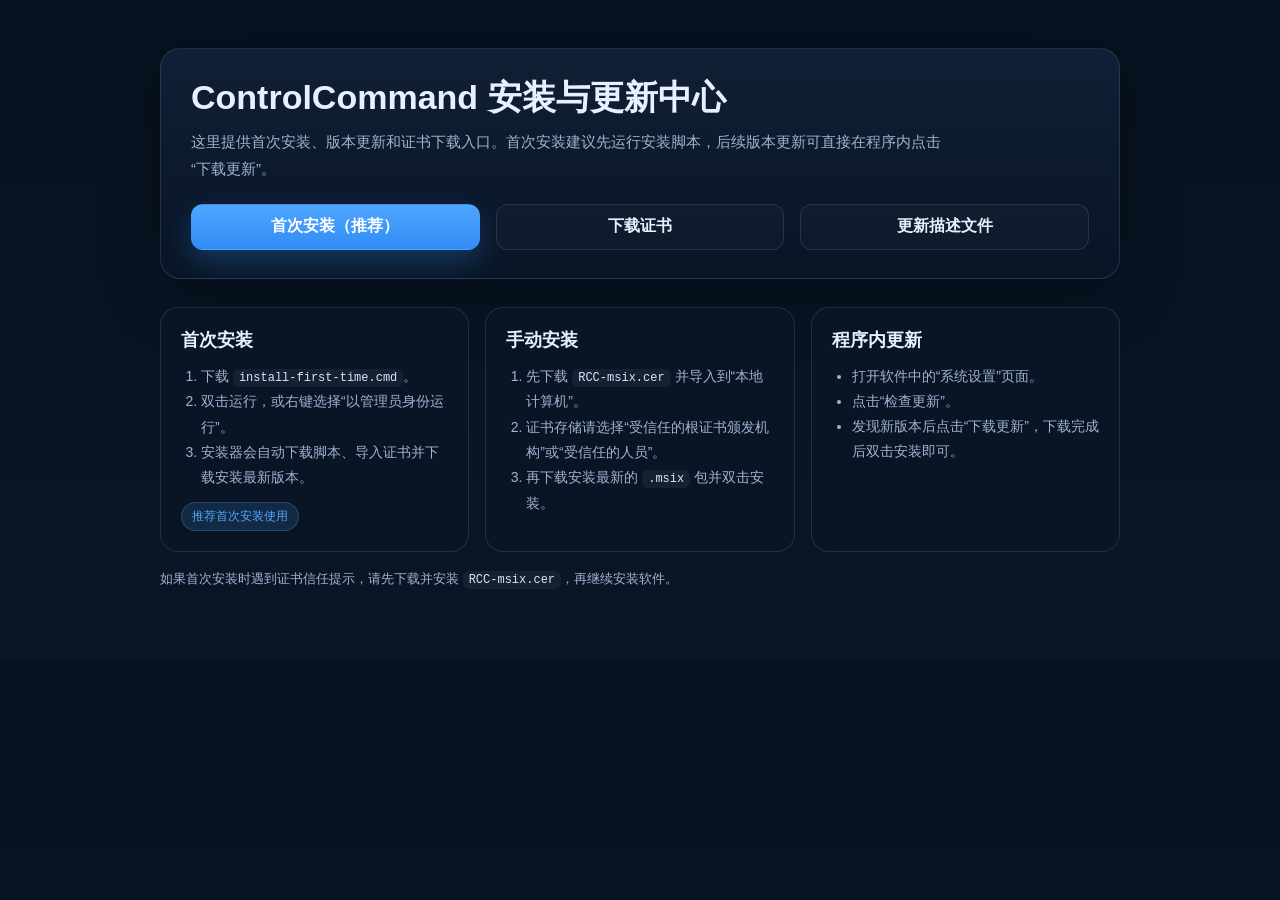
==== docs/index.html @ 72faa2d9 "Publish MSIX 2.0.9" ====
<!doctype html>
<html lang="zh-CN">
<head>
  <meta charset="utf-8" />
  <meta name="viewport" content="width=device-width, initial-scale=1" />
  <title>RCC / ControlCommand</title>
  <style>
    :root {
      color-scheme: dark;
      --bg: #07111f;
      --card: #0b1a2b;
      --card-border: rgba(120, 164, 220, 0.18);
      --text: #e8f0ff;
      --muted: #9fb3d1;
      --primary: #53a7ff;
      --primary-soft: rgba(83, 167, 255, 0.14);
      --success: #36d399;
    }

    * { box-sizing: border-box; }

    body {
      margin: 0;
      font-family: "Segoe UI", "Microsoft YaHei", sans-serif;
      background: linear-gradient(180deg, #07111f 0%, #0a1626 100%);
      color: var(--text);
    }

    .container {
      width: min(960px, calc(100% - 32px));
      margin: 0 auto;
      padding: 48px 0 72px;
    }

    .hero {
      padding: 28px 30px;
      border: 1px solid var(--card-border);
      border-radius: 20px;
      background: linear-gradient(180deg, rgba(17, 33, 55, 0.95), rgba(10, 22, 38, 0.96));
      box-shadow: 0 20px 60px rgba(0, 0, 0, 0.28);
    }

    h1, h2 { margin: 0; }

    h1 {
      font-size: 34px;
      line-height: 1.2;
      margin-bottom: 10px;
    }

    .subtitle {
      color: var(--muted);
      font-size: 15px;
      line-height: 1.8;
      max-width: 760px;
    }

    .actions, .cards {
      display: grid;
      gap: 16px;
      margin-top: 22px;
    }

    .actions {
      grid-template-columns: repeat(auto-fit, minmax(220px, 1fr));
    }

    .btn {
      display: inline-flex;
      align-items: center;
      justify-content: center;
      min-height: 46px;
      padding: 0 18px;
      border-radius: 12px;
      border: 1px solid transparent;
      font-weight: 600;
      text-decoration: none;
      transition: 0.2s ease;
    }

    .btn-primary {
      background: linear-gradient(180deg, #4fa5ff, #318df6);
      color: white;
      box-shadow: 0 12px 28px rgba(49, 141, 246, 0.28);
    }

    .btn-secondary {
      color: var(--text);
      background: rgba(255, 255, 255, 0.02);
      border-color: var(--card-border);
    }

    .cards {
      grid-template-columns: repeat(auto-fit, minmax(260px, 1fr));
      margin-top: 28px;
    }

    .card {
      padding: 20px;
      border-radius: 18px;
      border: 1px solid var(--card-border);
      background: rgba(10, 22, 38, 0.86);
    }

    .card h2 {
      font-size: 18px;
      margin-bottom: 12px;
    }

    .card p, .card li {
      color: var(--muted);
      font-size: 14px;
      line-height: 1.8;
    }

    .card ol, .card ul {
      margin: 0;
      padding-left: 20px;
    }

    .pill {
      display: inline-flex;
      align-items: center;
      gap: 6px;
      padding: 5px 10px;
      margin-top: 12px;
      border-radius: 999px;
      background: var(--primary-soft);
      color: var(--primary);
      font-size: 12px;
      border: 1px solid rgba(83, 167, 255, 0.26);
    }

    code {
      padding: 2px 6px;
      border-radius: 6px;
      background: rgba(255, 255, 255, 0.05);
      color: #d7e6ff;
      font-family: Consolas, "Courier New", monospace;
      font-size: 12px;
    }

    .footer {
      margin-top: 18px;
      color: var(--muted);
      font-size: 13px;
    }
  </style>
</head>
<body>
  <div class="container">
    <section class="hero">
      <h1>ControlCommand 安装与更新中心</h1>
      <div class="subtitle">
        这里提供首次安装、版本更新和证书下载入口。首次安装建议先运行安装脚本，后续版本更新可直接在程序内点击“下载更新”。
      </div>

      <div class="actions">
        <a class="btn btn-primary" href="./updates/install-first-time.cmd">首次安装（推荐）</a>
        <a class="btn btn-secondary" href="./updates/RCC-msix.cer">下载证书</a>
        <a class="btn btn-secondary" href="./updates/ControlCommand.appinstaller">更新描述文件</a>
      </div>
    </section>

    <section class="cards">
      <article class="card">
        <h2>首次安装</h2>
        <ol>
          <li>下载 <code>install-first-time.cmd</code>。</li>
          <li>双击运行，或右键选择“以管理员身份运行”。</li>
          <li>安装器会自动下载脚本、导入证书并下载安装最新版本。</li>
        </ol>
        <div class="pill">推荐首次安装使用</div>
      </article>

      <article class="card">
        <h2>手动安装</h2>
        <ol>
          <li>先下载 <code>RCC-msix.cer</code> 并导入到“本地计算机”。</li>
          <li>证书存储请选择“受信任的根证书颁发机构”或“受信任的人员”。</li>
          <li>再下载安装最新的 <code>.msix</code> 包并双击安装。</li>
        </ol>
      </article>

      <article class="card">
        <h2>程序内更新</h2>
        <ul>
          <li>打开软件中的“系统设置”页面。</li>
          <li>点击“检查更新”。</li>
          <li>发现新版本后点击“下载更新”，下载完成后双击安装即可。</li>
        </ul>
      </article>
    </section>

    <div class="footer">
      如果首次安装时遇到证书信任提示，请先下载并安装 <code>RCC-msix.cer</code>，再继续安装软件。
    </div>
  </div>
</body>
</html>
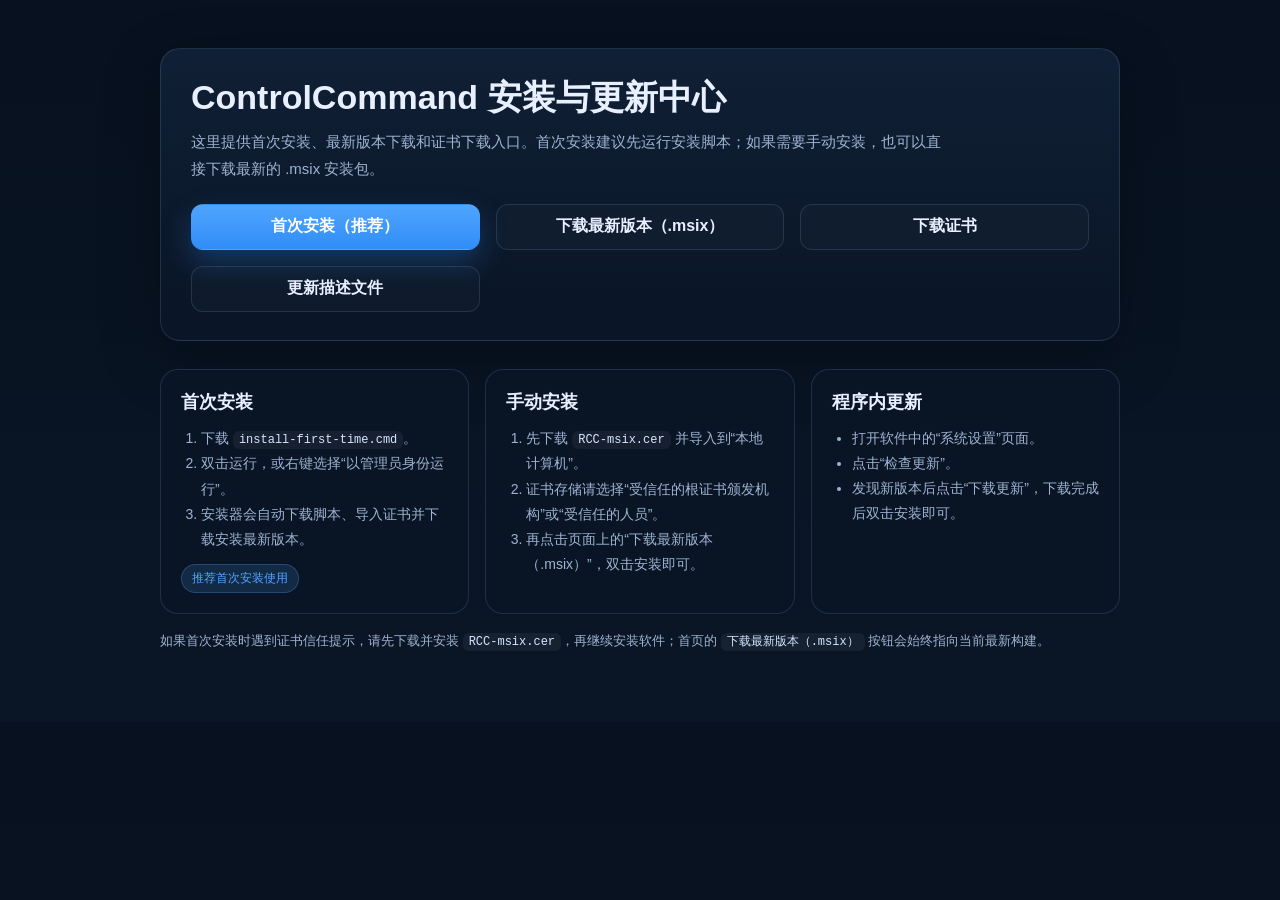
==== commit 092884ea: "Publish MSIX 2.1.1" ====
--- a/docs/index.html
+++ b/docs/index.html
@@ -152,11 +152,12 @@
     <section class="hero">
       <h1>ControlCommand 安装与更新中心</h1>
       <div class="subtitle">
-        这里提供首次安装、版本更新和证书下载入口。首次安装建议先运行安装脚本，后续版本更新可直接在程序内点击“下载更新”。
+        这里提供首次安装、最新版本下载和证书下载入口。首次安装建议先运行安装脚本；如果需要手动安装，也可以直接下载最新的 .msix 安装包。
       </div>
 
       <div class="actions">
         <a class="btn btn-primary" href="./updates/install-first-time.cmd">首次安装（推荐）</a>
+        <a class="btn btn-secondary" href="./updates/ControlCommand_latest_x64.msix">下载最新版本（.msix）</a>
         <a class="btn btn-secondary" href="./updates/RCC-msix.cer">下载证书</a>
         <a class="btn btn-secondary" href="./updates/ControlCommand.appinstaller">更新描述文件</a>
       </div>
@@ -178,7 +179,7 @@
         <ol>
           <li>先下载 <code>RCC-msix.cer</code> 并导入到“本地计算机”。</li>
           <li>证书存储请选择“受信任的根证书颁发机构”或“受信任的人员”。</li>
-          <li>再下载安装最新的 <code>.msix</code> 包并双击安装。</li>
+          <li>再点击页面上的“下载最新版本（.msix）”，双击安装即可。</li>
         </ol>
       </article>
 
@@ -193,7 +194,7 @@
     </section>
 
     <div class="footer">
-      如果首次安装时遇到证书信任提示，请先下载并安装 <code>RCC-msix.cer</code>，再继续安装软件。
+      如果首次安装时遇到证书信任提示，请先下载并安装 <code>RCC-msix.cer</code>，再继续安装软件；首页的 <code>下载最新版本（.msix）</code> 按钮会始终指向当前最新构建。
     </div>
   </div>
 </body>
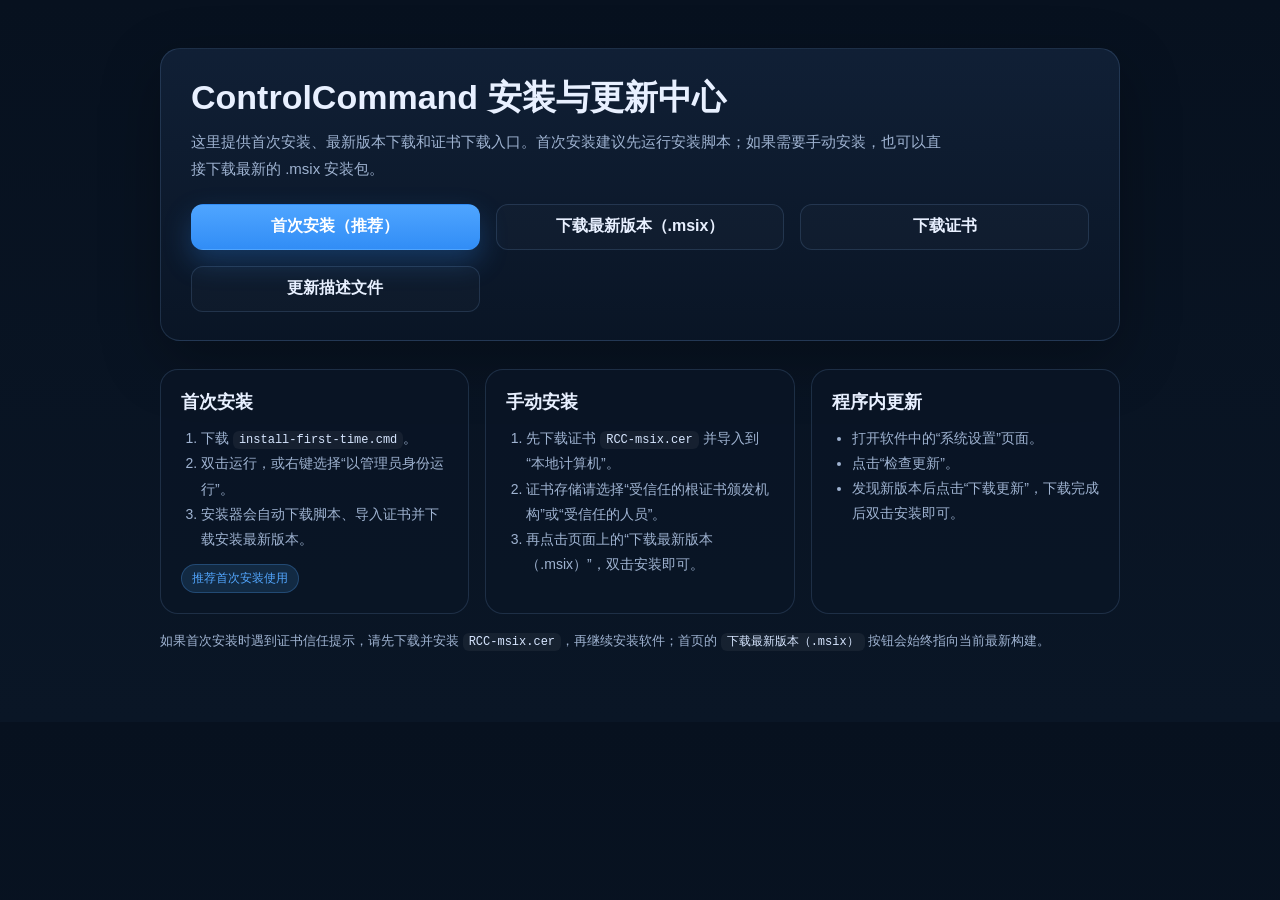
==== commit 59d8c980: "Publish MSIX 2.1.2" ====
--- a/docs/index.html
+++ b/docs/index.html
@@ -177,7 +177,7 @@
       <article class="card">
         <h2>手动安装</h2>
         <ol>
-          <li>先下载 <code>RCC-msix.cer</code> 并导入到“本地计算机”。</li>
+          <li>先下载证书 <code>RCC-msix.cer</code> 并导入到“本地计算机”。</li>
           <li>证书存储请选择“受信任的根证书颁发机构”或“受信任的人员”。</li>
           <li>再点击页面上的“下载最新版本（.msix）”，双击安装即可。</li>
         </ol>
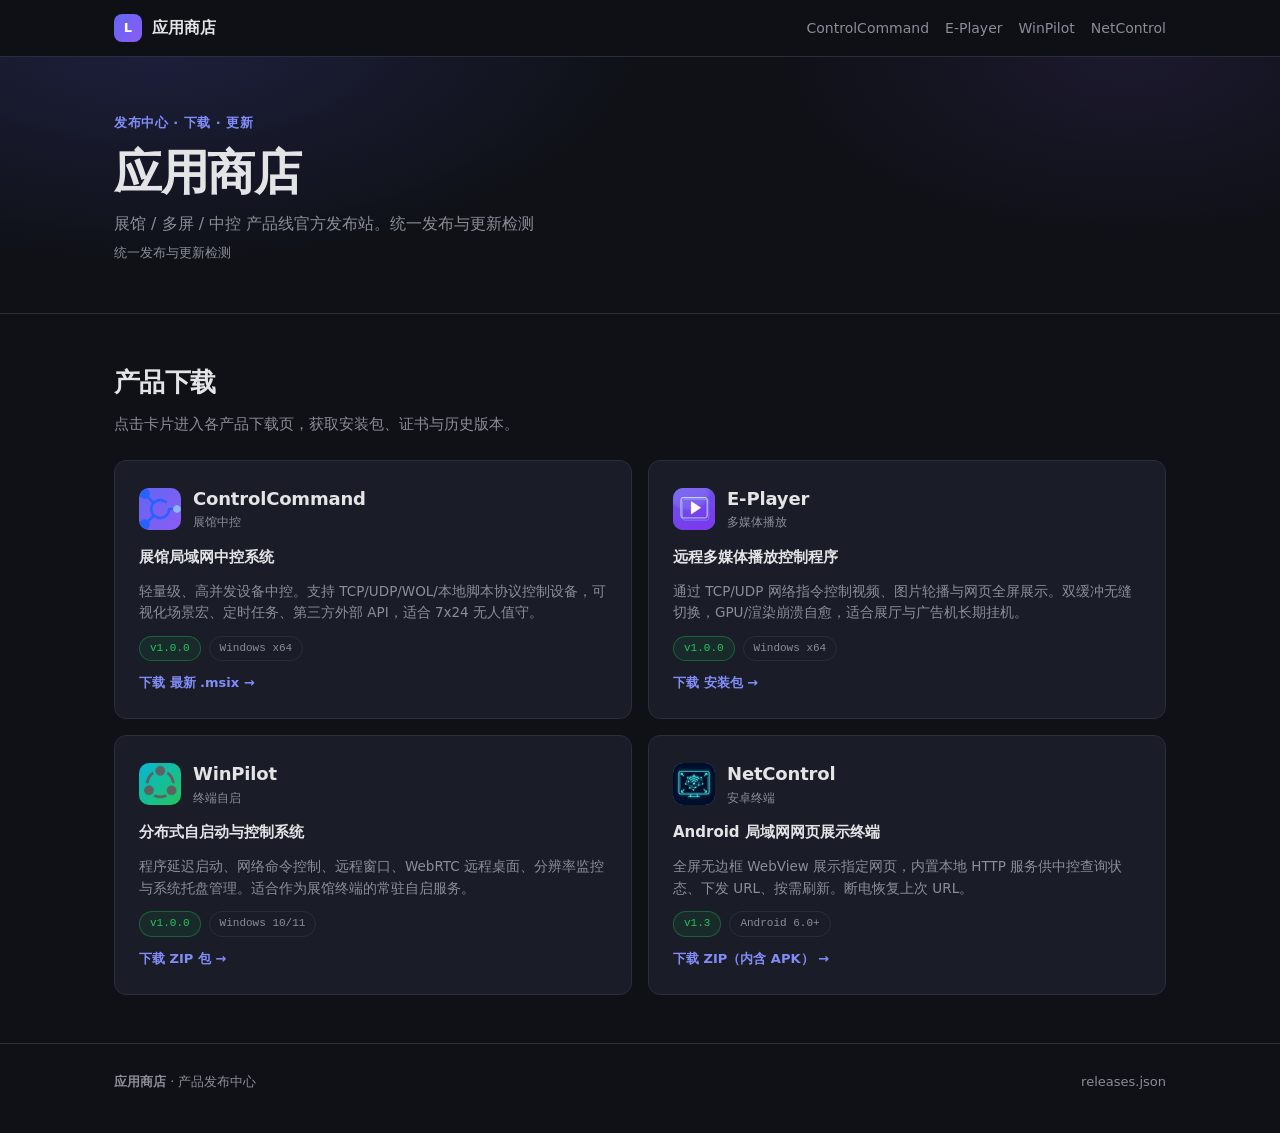
==== commit 844c349e: "Turn site into multi-product app store" ====
--- a/docs/index.html
+++ b/docs/index.html
@@ -1,201 +1,58 @@
-<!doctype html>
+<!DOCTYPE html>
 <html lang="zh-CN">
 <head>
-  <meta charset="utf-8" />
-  <meta name="viewport" content="width=device-width, initial-scale=1" />
-  <title>RCC / ControlCommand</title>
-  <style>
-    :root {
-      color-scheme: dark;
-      --bg: #07111f;
-      --card: #0b1a2b;
-      --card-border: rgba(120, 164, 220, 0.18);
-      --text: #e8f0ff;
-      --muted: #9fb3d1;
-      --primary: #53a7ff;
-      --primary-soft: rgba(83, 167, 255, 0.14);
-      --success: #36d399;
-    }
-
-    * { box-sizing: border-box; }
-
-    body {
-      margin: 0;
-      font-family: "Segoe UI", "Microsoft YaHei", sans-serif;
-      background: linear-gradient(180deg, #07111f 0%, #0a1626 100%);
-      color: var(--text);
-    }
-
-    .container {
-      width: min(960px, calc(100% - 32px));
-      margin: 0 auto;
-      padding: 48px 0 72px;
-    }
-
-    .hero {
-      padding: 28px 30px;
-      border: 1px solid var(--card-border);
-      border-radius: 20px;
-      background: linear-gradient(180deg, rgba(17, 33, 55, 0.95), rgba(10, 22, 38, 0.96));
-      box-shadow: 0 20px 60px rgba(0, 0, 0, 0.28);
-    }
-
-    h1, h2 { margin: 0; }
-
-    h1 {
-      font-size: 34px;
-      line-height: 1.2;
-      margin-bottom: 10px;
-    }
-
-    .subtitle {
-      color: var(--muted);
-      font-size: 15px;
-      line-height: 1.8;
-      max-width: 760px;
-    }
-
-    .actions, .cards {
-      display: grid;
-      gap: 16px;
-      margin-top: 22px;
-    }
-
-    .actions {
-      grid-template-columns: repeat(auto-fit, minmax(220px, 1fr));
-    }
-
-    .btn {
-      display: inline-flex;
-      align-items: center;
-      justify-content: center;
-      min-height: 46px;
-      padding: 0 18px;
-      border-radius: 12px;
-      border: 1px solid transparent;
-      font-weight: 600;
-      text-decoration: none;
-      transition: 0.2s ease;
-    }
-
-    .btn-primary {
-      background: linear-gradient(180deg, #4fa5ff, #318df6);
-      color: white;
-      box-shadow: 0 12px 28px rgba(49, 141, 246, 0.28);
-    }
-
-    .btn-secondary {
-      color: var(--text);
-      background: rgba(255, 255, 255, 0.02);
-      border-color: var(--card-border);
-    }
-
-    .cards {
-      grid-template-columns: repeat(auto-fit, minmax(260px, 1fr));
-      margin-top: 28px;
-    }
-
-    .card {
-      padding: 20px;
-      border-radius: 18px;
-      border: 1px solid var(--card-border);
-      background: rgba(10, 22, 38, 0.86);
-    }
-
-    .card h2 {
-      font-size: 18px;
-      margin-bottom: 12px;
-    }
-
-    .card p, .card li {
-      color: var(--muted);
-      font-size: 14px;
-      line-height: 1.8;
-    }
-
-    .card ol, .card ul {
-      margin: 0;
-      padding-left: 20px;
-    }
-
-    .pill {
-      display: inline-flex;
-      align-items: center;
-      gap: 6px;
-      padding: 5px 10px;
-      margin-top: 12px;
-      border-radius: 999px;
-      background: var(--primary-soft);
-      color: var(--primary);
-      font-size: 12px;
-      border: 1px solid rgba(83, 167, 255, 0.26);
-    }
-
-    code {
-      padding: 2px 6px;
-      border-radius: 6px;
-      background: rgba(255, 255, 255, 0.05);
-      color: #d7e6ff;
-      font-family: Consolas, "Courier New", monospace;
-      font-size: 12px;
-    }
-
-    .footer {
-      margin-top: 18px;
-      color: var(--muted);
-      font-size: 13px;
-    }
-  </style>
+  <meta charset="UTF-8" />
+  <meta name="viewport" content="width=device-width, initial-scale=1.0" />
+  <title>应用商店 · 产品发布中心</title>
+  <meta name="description" content="ControlCommand、E-Player、WinPilot、NetControl 官方下载与版本发布。" />
+  <link rel="stylesheet" href="styles.css" />
 </head>
 <body>
-  <div class="container">
+  <header class="header">
+    <div class="header-inner">
+      <a class="brand" href="index.html">
+        <span class="brand-mark">L</span>
+        <span>应用商店</span>
+      </a>
+      <nav class="nav">
+        <a href="controlcommand.html">ControlCommand</a>
+        <a href="e-player.html">E-Player</a>
+        <a href="winpilot.html">WinPilot</a>
+        <a href="netcontrol.html">NetControl</a>
+      </nav>
+    </div>
+  </header>
+
+  <main>
     <section class="hero">
-      <h1>ControlCommand 安装与更新中心</h1>
-      <div class="subtitle">
-        这里提供首次安装、最新版本下载和证书下载入口。首次安装建议先运行安装脚本；如果需要手动安装，也可以直接下载最新的 .msix 安装包。
-      </div>
-
-      <div class="actions">
-        <a class="btn btn-primary" href="./updates/install-first-time.cmd">首次安装（推荐）</a>
-        <a class="btn btn-secondary" href="./updates/ControlCommand_latest_x64.msix">下载最新版本（.msix）</a>
-        <a class="btn btn-secondary" href="./updates/RCC-msix.cer">下载证书</a>
-        <a class="btn btn-secondary" href="./updates/ControlCommand.appinstaller">更新描述文件</a>
+      <div class="hero-inner">
+        <p class="eyebrow">发布中心 · 下载 · 更新</p>
+        <h1>应用商店</h1>
+        <p class="tagline">展馆 / 多屏 / 中控 产品线官方发布站。统一发布与更新检测</p>
+        <p class="tagline" id="hero-meta" style="margin-top:8px;font-family:var(--mono);font-size:13px;"></p>
       </div>
     </section>
 
-    <section class="cards">
-      <article class="card">
-        <h2>首次安装</h2>
-        <ol>
-          <li>下载 <code>install-first-time.cmd</code>。</li>
-          <li>双击运行，或右键选择“以管理员身份运行”。</li>
-          <li>安装器会自动下载脚本、导入证书并下载安装最新版本。</li>
-        </ol>
-        <div class="pill">推荐首次安装使用</div>
-      </article>
+    <section class="section" id="products">
+      <div class="section-inner">
+        <div class="section-head">
+          <h2>产品下载</h2>
+          <p>点击卡片进入各产品下载页，获取安装包、证书与历史版本。</p>
+        </div>
+        <div class="product-grid" id="product-grid"></div>
+      </div>
+    </section>
+  </main>
 
-      <article class="card">
-        <h2>手动安装</h2>
-        <ol>
-          <li>先下载证书 <code>RCC-msix.cer</code> 并导入到“本地计算机”。</li>
-          <li>证书存储请选择“受信任的根证书颁发机构”或“受信任的人员”。</li>
-          <li>再点击页面上的“下载最新版本（.msix）”，双击安装即可。</li>
-        </ol>
-      </article>
+  <footer class="footer">
+    <div class="footer-inner">
+      <div><strong>应用商店</strong><span class="dim"> · 产品发布中心</span></div>
+      <div class="footer-links">
+        <a href="releases.json">releases.json</a>
+      </div>
+    </div>
+  </footer>
 
-      <article class="card">
-        <h2>程序内更新</h2>
-        <ul>
-          <li>打开软件中的“系统设置”页面。</li>
-          <li>点击“检查更新”。</li>
-          <li>发现新版本后点击“下载更新”，下载完成后双击安装即可。</li>
-        </ul>
-      </article>
-    </section>
-
-    <div class="footer">
-      如果首次安装时遇到证书信任提示，请先下载并安装 <code>RCC-msix.cer</code>，再继续安装软件；首页的 <code>下载最新版本（.msix）</code> 按钮会始终指向当前最新构建。
-    </div>
-  </div>
+  <script src="app.js"></script>
 </body>
 </html>
--- a/docs/styles.css
+++ b/docs/styles.css
@@ -0,0 +1,574 @@
+:root {
+  --bg: #0f1117;
+  --bg-elev: #12151e;
+  --card: #1a1d27;
+  --border: #2a2d3a;
+  --text: #e4e4e7;
+  --text-dim: #8b8d97;
+  --accent: #6366f1;
+  --accent-hover: #818cf8;
+  --accent-soft: rgba(99, 102, 241, 0.14);
+  --success: #22c55e;
+  --warn: #f59e0b;
+  --radius: 12px;
+  --mono: "SF Mono", "Cascadia Code", Consolas, "JetBrains Mono", monospace;
+  --sans: -apple-system, BlinkMacSystemFont, "Segoe UI", "PingFang SC", "Microsoft YaHei", system-ui, sans-serif;
+  --product-a: #6366f1;
+  --product-b: #8b5cf6;
+  --product-c: #06b6d4;
+  --product-d: #22c55e;
+}
+
+* { margin: 0; padding: 0; box-sizing: border-box; }
+html { scroll-behavior: smooth; }
+
+body {
+  font-family: var(--sans);
+  background: var(--bg);
+  color: var(--text);
+  min-height: 100vh;
+  line-height: 1.6;
+}
+
+a { color: var(--accent-hover); text-decoration: none; }
+a:hover { text-decoration: underline; }
+
+code {
+  font-family: var(--mono);
+  font-size: 0.92em;
+  background: var(--bg-elev);
+  border: 1px solid var(--border);
+  border-radius: 4px;
+  padding: 1px 6px;
+}
+
+/* Header */
+.header {
+  position: sticky;
+  top: 0;
+  z-index: 20;
+  backdrop-filter: blur(12px);
+  background: rgba(15, 17, 23, 0.85);
+  border-bottom: 1px solid var(--border);
+}
+
+.header-inner {
+  max-width: 1100px;
+  margin: 0 auto;
+  padding: 14px 24px;
+  display: flex;
+  align-items: center;
+  gap: 20px;
+}
+
+.brand {
+  display: flex;
+  align-items: center;
+  gap: 10px;
+  color: var(--text);
+  text-decoration: none;
+  font-weight: 600;
+}
+.brand:hover { text-decoration: none; }
+
+.brand-mark {
+  width: 28px;
+  height: 28px;
+  border-radius: 8px;
+  background: linear-gradient(135deg, var(--accent), var(--product-b));
+  color: #fff;
+  display: grid;
+  place-items: center;
+  font-size: 13px;
+  font-weight: 700;
+}
+
+.nav {
+  margin-left: auto;
+  display: flex;
+  gap: 16px;
+  align-items: center;
+  font-size: 14px;
+  flex-wrap: wrap;
+}
+
+.nav a {
+  color: var(--text-dim);
+  text-decoration: none;
+}
+.nav a:hover, .nav a.active { color: var(--text); text-decoration: none; }
+
+.nav-ext {
+  border: 1px solid var(--border);
+  border-radius: 999px;
+  padding: 6px 14px;
+  color: var(--text) !important;
+}
+.nav-ext:hover {
+  border-color: var(--accent);
+  background: var(--accent-soft);
+}
+
+/* Hero */
+.hero {
+  border-bottom: 1px solid var(--border);
+  background:
+    radial-gradient(900px 420px at 12% -10%, rgba(99, 102, 241, 0.18), transparent 55%),
+    radial-gradient(700px 360px at 88% 0%, rgba(139, 92, 246, 0.10), transparent 50%),
+    var(--bg);
+}
+
+.eyebrow {
+  color: var(--accent-hover);
+  font-size: 13px;
+  font-weight: 600;
+  letter-spacing: 0.04em;
+  text-transform: uppercase;
+  margin-bottom: 12px;
+}
+
+.hero h1 {
+  font-size: clamp(34px, 5vw, 48px);
+  line-height: 1.1;
+  letter-spacing: -0.03em;
+  margin-bottom: 12px;
+}
+
+.tagline {
+  color: var(--text-dim);
+  font-size: 16px;
+  max-width: 40em;
+}
+
+/* Sections */
+.section { padding: 48px 0; }
+.section.muted {
+  background: var(--bg-elev);
+  border-top: 1px solid var(--border);
+  border-bottom: 1px solid var(--border);
+}
+
+.section-inner {
+  max-width: 1100px;
+  margin: 0 auto;
+  padding: 0 24px;
+}
+
+.hero-inner {
+  max-width: 1100px;
+  margin: 0 auto;
+  padding: 56px 24px 48px;
+}
+
+.section-head { margin-bottom: 24px; }
+.section-head h2 {
+  font-size: 26px;
+  letter-spacing: -0.02em;
+  margin-bottom: 8px;
+}
+.section-head p { color: var(--text-dim); font-size: 15px; }
+
+/* Product grid */
+.product-grid {
+  display: grid;
+  grid-template-columns: repeat(2, 1fr);
+  gap: 16px;
+}
+
+.product-card {
+  background: var(--card);
+  border: 1px solid var(--border);
+  border-radius: var(--radius);
+  padding: 24px;
+  display: flex;
+  flex-direction: column;
+  gap: 12px;
+  transition: border-color 0.15s, transform 0.15s;
+  text-decoration: none;
+  color: inherit;
+}
+
+.product-card:hover {
+  text-decoration: none;
+  border-color: rgba(99, 102, 241, 0.5);
+  transform: translateY(-2px);
+}
+
+.product-card-top {
+  display: flex;
+  align-items: center;
+  gap: 12px;
+}
+
+.product-icon {
+  width: 42px;
+  height: 42px;
+  border-radius: 10px;
+  display: grid;
+  place-items: center;
+  font-weight: 800;
+  color: #fff;
+  font-size: 15px;
+  flex-shrink: 0;
+}
+
+.product-icon.controlcommand { background: linear-gradient(135deg, var(--product-a), var(--product-b)); }
+.product-icon.e-player { background: linear-gradient(135deg, var(--product-a), var(--product-c)); }
+.product-icon.winpilot { background: linear-gradient(135deg, var(--product-c), var(--product-d)); }
+.product-icon.netcontrol { background: linear-gradient(135deg, var(--product-d), var(--product-a)); }
+
+.product-name {
+  font-size: 18px;
+  font-weight: 700;
+  letter-spacing: -0.01em;
+}
+
+.product-cat {
+  font-size: 12px;
+  color: var(--text-dim);
+}
+
+.product-tagline {
+  font-size: 15px;
+  font-weight: 600;
+}
+
+.product-desc {
+  color: var(--text-dim);
+  font-size: 13.5px;
+  flex: 1;
+}
+
+.product-meta {
+  display: flex;
+  flex-wrap: wrap;
+  gap: 8px;
+  align-items: center;
+}
+
+.pill {
+  font-size: 11px;
+  font-family: var(--mono);
+  border: 1px solid var(--border);
+  border-radius: 999px;
+  padding: 3px 10px;
+  color: var(--text-dim);
+}
+
+.pill.ok {
+  color: var(--success);
+  border-color: rgba(34, 197, 94, 0.35);
+  background: rgba(34, 197, 94, 0.08);
+}
+
+.product-cta {
+  color: var(--accent-hover);
+  font-size: 13px;
+  font-weight: 600;
+}
+
+/* Buttons */
+.btn {
+  display: inline-flex;
+  align-items: center;
+  gap: 8px;
+  border-radius: 8px;
+  padding: 11px 16px;
+  font-size: 14px;
+  font-weight: 600;
+  border: 1px solid transparent;
+  cursor: pointer;
+  transition: all 0.15s;
+  text-decoration: none;
+  color: inherit;
+}
+.btn:hover { text-decoration: none; }
+
+.btn-primary { background: var(--accent); color: #fff; }
+.btn-primary:hover { background: var(--accent-hover); }
+
+.btn-ghost {
+  background: transparent;
+  border-color: var(--border);
+  color: var(--text);
+}
+.btn-ghost:hover {
+  border-color: var(--accent);
+  background: var(--accent-soft);
+}
+
+.btn .chip {
+  font-family: var(--mono);
+  font-size: 11px;
+  font-weight: 500;
+  opacity: 0.85;
+  background: rgba(255, 255, 255, 0.12);
+  border-radius: 4px;
+  padding: 2px 6px;
+}
+.btn-ghost .chip {
+  background: var(--bg-elev);
+  color: var(--text-dim);
+}
+
+.hero-actions {
+  display: flex;
+  flex-wrap: wrap;
+  gap: 12px;
+  margin-top: 22px;
+}
+
+/* Product detail */
+.detail-hero {
+  display: grid;
+  grid-template-columns: minmax(0, 1.35fr) minmax(260px, 0.75fr);
+  gap: 28px;
+  align-items: start;
+}
+
+.hero-inner .detail-hero {
+  width: 100%;
+}
+
+.hero-copy { min-width: 0; }
+
+.side-card {
+  background: var(--card);
+  border: 1px solid var(--border);
+  border-radius: var(--radius);
+  padding: 20px;
+  min-width: 0;
+}
+
+.release-card {
+  background: var(--card);
+  border: 1px solid var(--border);
+  border-radius: var(--radius);
+  padding: 24px;
+}
+
+.release-card.latest {
+  border-color: rgba(99, 102, 241, 0.55);
+  box-shadow: 0 0 0 1px rgba(99, 102, 241, 0.12), 0 18px 50px rgba(99, 102, 241, 0.12);
+  background: linear-gradient(180deg, rgba(99, 102, 241, 0.08), transparent 42%), var(--card);
+}
+
+.release-top {
+  display: flex;
+  flex-wrap: wrap;
+  align-items: center;
+  gap: 12px;
+  margin-bottom: 10px;
+}
+
+.release-version {
+  font-family: var(--mono);
+  font-size: 24px;
+  font-weight: 600;
+  letter-spacing: -0.02em;
+}
+
+.badge {
+  font-size: 11px;
+  font-weight: 700;
+  letter-spacing: 0.04em;
+  text-transform: uppercase;
+  border-radius: 999px;
+  padding: 4px 10px;
+}
+.badge-latest { background: var(--accent); color: #fff; }
+.badge-stable {
+  background: rgba(34, 197, 94, 0.14);
+  color: var(--success);
+  border: 1px solid rgba(34, 197, 94, 0.3);
+}
+
+.release-date {
+  margin-left: auto;
+  color: var(--text-dim);
+  font-family: var(--mono);
+  font-size: 13px;
+}
+
+.notes {
+  margin: 12px 0 18px;
+  padding-left: 18px;
+  color: var(--text-dim);
+  font-size: 14px;
+}
+.notes li { margin-bottom: 6px; }
+
+.feature-list {
+  list-style: none;
+  display: grid;
+  gap: 8px;
+}
+.feature-list li {
+  color: var(--text-dim);
+  font-size: 14px;
+  padding-left: 18px;
+  position: relative;
+}
+.feature-list li::before {
+  content: "▸";
+  position: absolute;
+  left: 0;
+  color: var(--accent-hover);
+}
+
+.file-list { display: grid; gap: 10px; }
+
+.file-row {
+  display: flex;
+  align-items: center;
+  gap: 12px;
+  background: var(--bg);
+  border: 1px solid var(--border);
+  border-radius: 10px;
+  padding: 12px 14px;
+}
+
+.file-info { min-width: 0; flex: 1; }
+
+.file-name {
+  font-family: var(--mono);
+  font-size: 13px;
+  white-space: nowrap;
+  overflow: hidden;
+  text-overflow: ellipsis;
+}
+
+.file-meta {
+  color: var(--text-dim);
+  font-size: 12px;
+  margin-top: 2px;
+}
+
+.file-dl { flex-shrink: 0; }
+
+.history-list { display: grid; gap: 12px; }
+
+.history-item {
+  background: var(--card);
+  border: 1px solid var(--border);
+  border-radius: var(--radius);
+  padding: 18px 20px;
+}
+
+.history-item summary {
+  list-style: none;
+  cursor: pointer;
+  display: flex;
+  align-items: center;
+  gap: 12px;
+}
+.history-item summary::-webkit-details-marker { display: none; }
+.history-item .release-version { font-size: 17px; }
+
+.chev {
+  margin-left: auto;
+  color: var(--text-dim);
+  transition: transform 0.15s;
+}
+.history-item[open] .chev { transform: rotate(180deg); }
+
+.history-body {
+  margin-top: 14px;
+  padding-top: 14px;
+  border-top: 1px solid var(--border);
+}
+
+.empty {
+  color: var(--text-dim);
+  text-align: center;
+  padding: 32px;
+  border: 1px dashed var(--border);
+  border-radius: var(--radius);
+}
+
+.side-card h3 {
+  font-size: 14px;
+  margin-bottom: 12px;
+  color: var(--text-dim);
+  text-transform: uppercase;
+  letter-spacing: 0.04em;
+}
+.side-card p, .side-card li {
+  color: var(--text-dim);
+  font-size: 13.5px;
+}
+.side-card ul {
+  padding-left: 16px;
+}
+.side-card a { word-break: break-all; }
+
+.kv {
+  display: grid;
+  gap: 8px;
+}
+.kv-row {
+  display: flex;
+  justify-content: space-between;
+  gap: 12px;
+  font-size: 13px;
+  border-bottom: 1px solid var(--border);
+  padding-bottom: 8px;
+}
+.kv-row:last-child { border-bottom: 0; padding-bottom: 0; }
+.kv-k { color: var(--text-dim); }
+.kv-v { font-family: var(--mono); text-align: right; }
+
+/* Footer */
+.footer {
+  border-top: 1px solid var(--border);
+  padding: 28px 0 40px;
+}
+.footer-inner {
+  max-width: 1100px;
+  margin: 0 auto;
+  padding: 0 24px;
+  display: flex;
+  justify-content: space-between;
+  gap: 16px;
+  flex-wrap: wrap;
+  color: var(--text-dim);
+  font-size: 13px;
+}
+.footer-links { display: flex; gap: 16px; flex-wrap: wrap; }
+.footer-links a { color: var(--text-dim); }
+.footer-links a:hover { color: var(--text); }
+
+.dim { color: var(--text-dim); font-weight: 400; }
+
+/* QR Download */
+.qr-download {
+  margin-top: 20px;
+  display: inline-flex;
+  flex-direction: column;
+  align-items: center;
+  gap: 8px;
+  padding: 16px;
+  background: var(--card);
+  border: 1px solid var(--border);
+  border-radius: var(--radius);
+}
+.qr-canvas {
+  border-radius: 8px;
+  image-rendering: pixelated;
+}
+.qr-label {
+  color: var(--text-dim);
+  font-size: 13px;
+  text-align: center;
+}
+
+@media (max-width: 860px) {
+  .product-grid { grid-template-columns: 1fr; }
+  .detail-hero { grid-template-columns: 1fr; }
+  .nav { gap: 10px; font-size: 13px; }
+  .file-row { flex-wrap: wrap; }
+  .file-dl { width: 100%; }
+  .file-dl .btn { width: 100%; justify-content: center; }
+  .hero-inner, .section-inner { padding-left: 16px; padding-right: 16px; }
+  .header-inner { padding-left: 16px; padding-right: 16px; }
+}
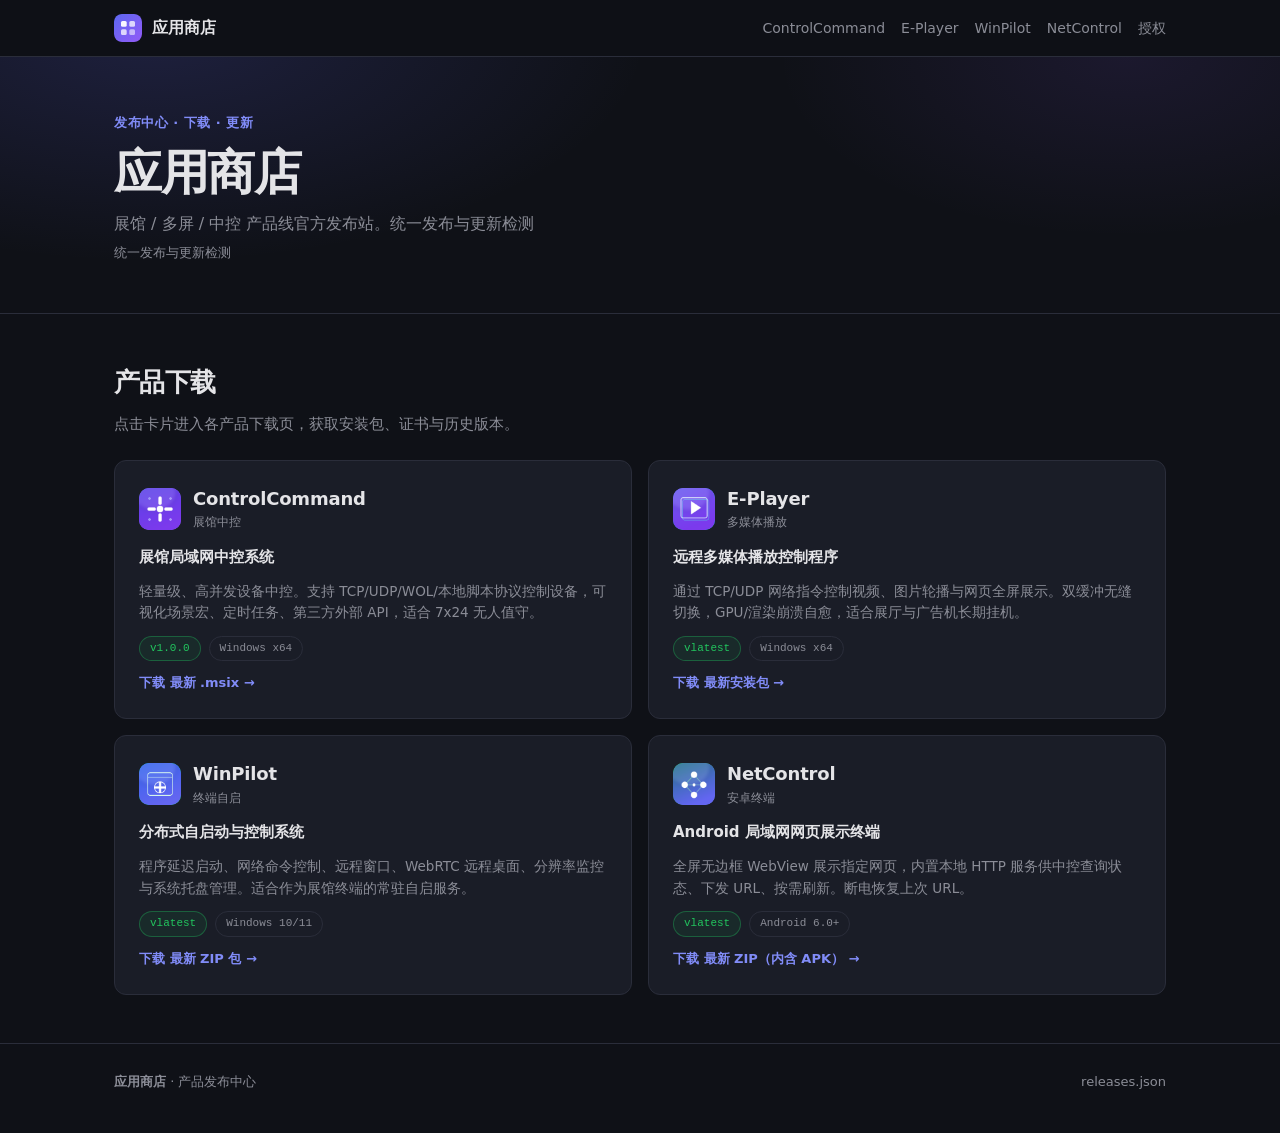
==== commit 08c791ee: "Add store favicon, license page, and nav entry" ====
--- a/docs/index.html
+++ b/docs/index.html
@@ -5,13 +5,14 @@
   <meta name="viewport" content="width=device-width, initial-scale=1.0" />
   <title>应用商店 · 产品发布中心</title>
   <meta name="description" content="ControlCommand、E-Player、WinPilot、NetControl 官方下载与版本发布。" />
+  <link rel="icon" href="logos/store.svg" type="image/svg+xml" />
   <link rel="stylesheet" href="styles.css" />
 </head>
 <body>
   <header class="header">
     <div class="header-inner">
       <a class="brand" href="index.html">
-        <span class="brand-mark">L</span>
+        <img class="brand-logo" src="logos/store.svg" alt="" width="28" height="28" />
         <span>应用商店</span>
       </a>
       <nav class="nav">
@@ -19,6 +20,7 @@
         <a href="e-player.html">E-Player</a>
         <a href="winpilot.html">WinPilot</a>
         <a href="netcontrol.html">NetControl</a>
+        <a href="license.html">授权</a>
       </nav>
     </div>
   </header>
--- a/docs/styles.css
+++ b/docs/styles.css
@@ -71,6 +71,7 @@
 }
 .brand:hover { text-decoration: none; }
 
+.brand-logo { width: 28px; height: 28px; border-radius: 8px; display: block; }
 .brand-mark {
   width: 28px;
   height: 28px;
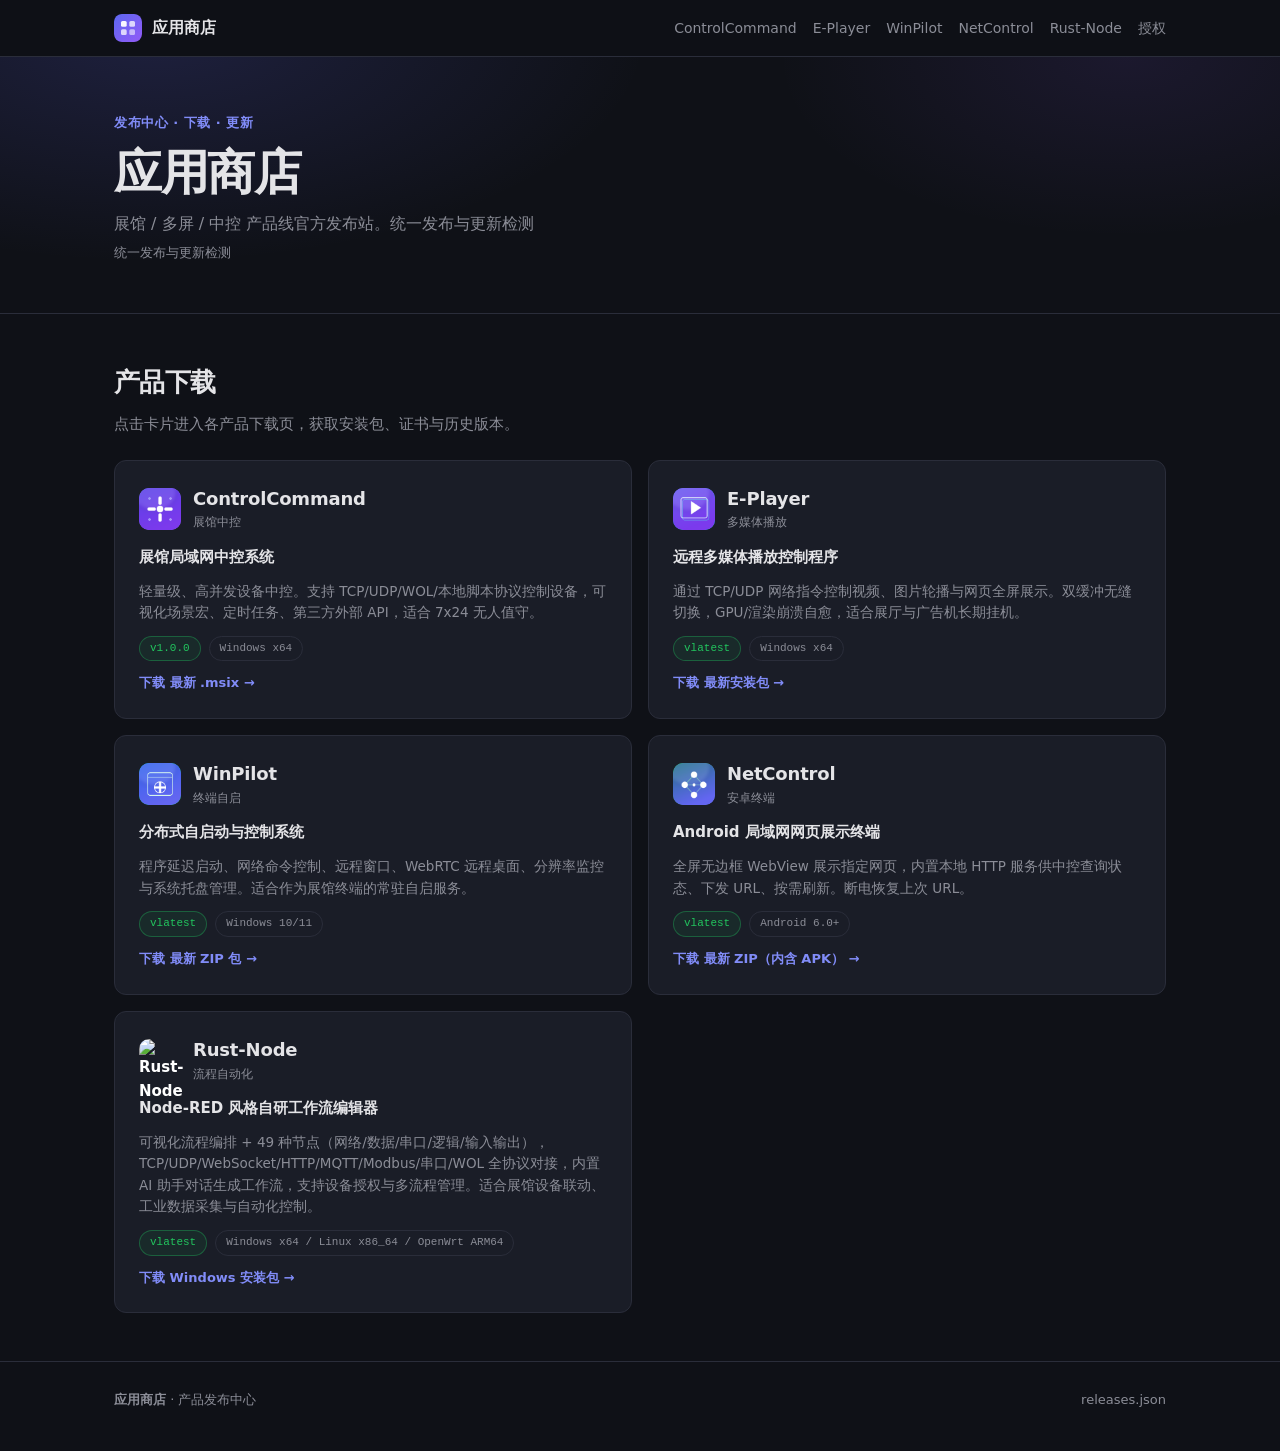
==== commit 30aff3db: "feat(store): 新增 Rust-Node 产品页（三平台下载：Windows 安装包/Linux x86_64/OpenWrt ARM64，固定 latest 链接）+ 全站导航同步" ====
--- a/docs/index.html
+++ b/docs/index.html
@@ -20,6 +20,7 @@
         <a href="e-player.html">E-Player</a>
         <a href="winpilot.html">WinPilot</a>
         <a href="netcontrol.html">NetControl</a>
+        <a href="rustnode.html">Rust-Node</a>
         <a href="license.html">授权</a>
       </nav>
     </div>
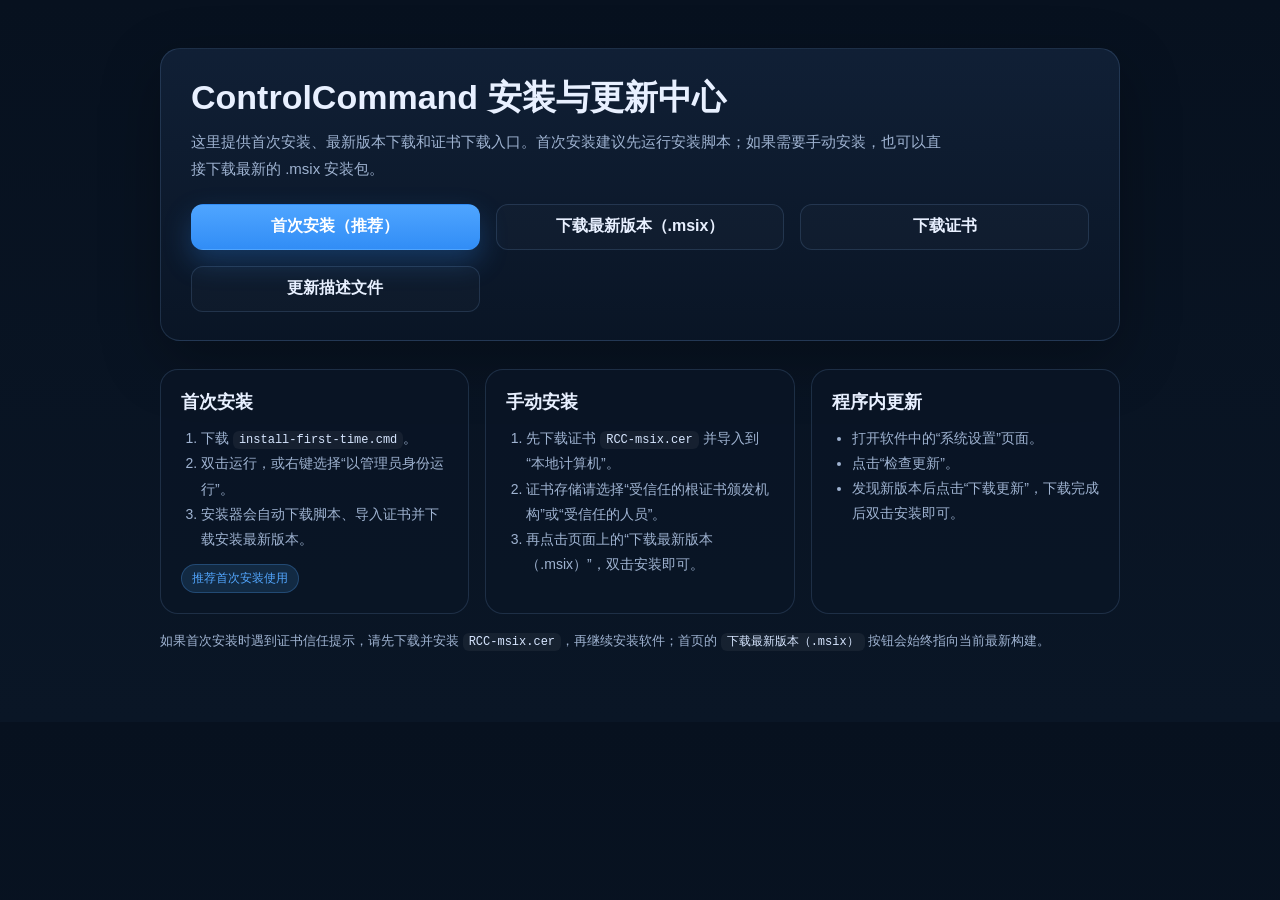
==== commit 6c571f34: "Publish MSIX 2.4.3" ====
--- a/docs/index.html
+++ b/docs/index.html
@@ -1,61 +1,201 @@
-<!DOCTYPE html>
+<!doctype html>
 <html lang="zh-CN">
 <head>
-  <meta charset="UTF-8" />
-  <meta name="viewport" content="width=device-width, initial-scale=1.0" />
-  <title>应用商店 · 产品发布中心</title>
-  <meta name="description" content="ControlCommand、E-Player、WinPilot、NetControl 官方下载与版本发布。" />
-  <link rel="icon" href="logos/store.svg" type="image/svg+xml" />
-  <link rel="stylesheet" href="styles.css" />
+  <meta charset="utf-8" />
+  <meta name="viewport" content="width=device-width, initial-scale=1" />
+  <title>RCC / ControlCommand</title>
+  <style>
+    :root {
+      color-scheme: dark;
+      --bg: #07111f;
+      --card: #0b1a2b;
+      --card-border: rgba(120, 164, 220, 0.18);
+      --text: #e8f0ff;
+      --muted: #9fb3d1;
+      --primary: #53a7ff;
+      --primary-soft: rgba(83, 167, 255, 0.14);
+      --success: #36d399;
+    }
+
+    * { box-sizing: border-box; }
+
+    body {
+      margin: 0;
+      font-family: "Segoe UI", "Microsoft YaHei", sans-serif;
+      background: linear-gradient(180deg, #07111f 0%, #0a1626 100%);
+      color: var(--text);
+    }
+
+    .container {
+      width: min(960px, calc(100% - 32px));
+      margin: 0 auto;
+      padding: 48px 0 72px;
+    }
+
+    .hero {
+      padding: 28px 30px;
+      border: 1px solid var(--card-border);
+      border-radius: 20px;
+      background: linear-gradient(180deg, rgba(17, 33, 55, 0.95), rgba(10, 22, 38, 0.96));
+      box-shadow: 0 20px 60px rgba(0, 0, 0, 0.28);
+    }
+
+    h1, h2 { margin: 0; }
+
+    h1 {
+      font-size: 34px;
+      line-height: 1.2;
+      margin-bottom: 10px;
+    }
+
+    .subtitle {
+      color: var(--muted);
+      font-size: 15px;
+      line-height: 1.8;
+      max-width: 760px;
+    }
+
+    .actions, .cards {
+      display: grid;
+      gap: 16px;
+      margin-top: 22px;
+    }
+
+    .actions {
+      grid-template-columns: repeat(auto-fit, minmax(220px, 1fr));
+    }
+
+    .btn {
+      display: inline-flex;
+      align-items: center;
+      justify-content: center;
+      min-height: 46px;
+      padding: 0 18px;
+      border-radius: 12px;
+      border: 1px solid transparent;
+      font-weight: 600;
+      text-decoration: none;
+      transition: 0.2s ease;
+    }
+
+    .btn-primary {
+      background: linear-gradient(180deg, #4fa5ff, #318df6);
+      color: white;
+      box-shadow: 0 12px 28px rgba(49, 141, 246, 0.28);
+    }
+
+    .btn-secondary {
+      color: var(--text);
+      background: rgba(255, 255, 255, 0.02);
+      border-color: var(--card-border);
+    }
+
+    .cards {
+      grid-template-columns: repeat(auto-fit, minmax(260px, 1fr));
+      margin-top: 28px;
+    }
+
+    .card {
+      padding: 20px;
+      border-radius: 18px;
+      border: 1px solid var(--card-border);
+      background: rgba(10, 22, 38, 0.86);
+    }
+
+    .card h2 {
+      font-size: 18px;
+      margin-bottom: 12px;
+    }
+
+    .card p, .card li {
+      color: var(--muted);
+      font-size: 14px;
+      line-height: 1.8;
+    }
+
+    .card ol, .card ul {
+      margin: 0;
+      padding-left: 20px;
+    }
+
+    .pill {
+      display: inline-flex;
+      align-items: center;
+      gap: 6px;
+      padding: 5px 10px;
+      margin-top: 12px;
+      border-radius: 999px;
+      background: var(--primary-soft);
+      color: var(--primary);
+      font-size: 12px;
+      border: 1px solid rgba(83, 167, 255, 0.26);
+    }
+
+    code {
+      padding: 2px 6px;
+      border-radius: 6px;
+      background: rgba(255, 255, 255, 0.05);
+      color: #d7e6ff;
+      font-family: Consolas, "Courier New", monospace;
+      font-size: 12px;
+    }
+
+    .footer {
+      margin-top: 18px;
+      color: var(--muted);
+      font-size: 13px;
+    }
+  </style>
 </head>
 <body>
-  <header class="header">
-    <div class="header-inner">
-      <a class="brand" href="index.html">
-        <img class="brand-logo" src="logos/store.svg" alt="" width="28" height="28" />
-        <span>应用商店</span>
-      </a>
-      <nav class="nav">
-        <a href="controlcommand.html">ControlCommand</a>
-        <a href="e-player.html">E-Player</a>
-        <a href="winpilot.html">WinPilot</a>
-        <a href="netcontrol.html">NetControl</a>
-        <a href="rustnode.html">Rust-Node</a>
-        <a href="license.html">授权</a>
-      </nav>
-    </div>
-  </header>
-
-  <main>
+  <div class="container">
     <section class="hero">
-      <div class="hero-inner">
-        <p class="eyebrow">发布中心 · 下载 · 更新</p>
-        <h1>应用商店</h1>
-        <p class="tagline">展馆 / 多屏 / 中控 产品线官方发布站。统一发布与更新检测</p>
-        <p class="tagline" id="hero-meta" style="margin-top:8px;font-family:var(--mono);font-size:13px;"></p>
+      <h1>ControlCommand 安装与更新中心</h1>
+      <div class="subtitle">
+        这里提供首次安装、最新版本下载和证书下载入口。首次安装建议先运行安装脚本；如果需要手动安装，也可以直接下载最新的 .msix 安装包。
+      </div>
+
+      <div class="actions">
+        <a class="btn btn-primary" href="./updates/install-first-time.cmd">首次安装（推荐）</a>
+        <a class="btn btn-secondary" href="./updates/ControlCommand_latest_x64.msix">下载最新版本（.msix）</a>
+        <a class="btn btn-secondary" href="./updates/RCC-msix.cer">下载证书</a>
+        <a class="btn btn-secondary" href="./updates/ControlCommand.appinstaller">更新描述文件</a>
       </div>
     </section>
 
-    <section class="section" id="products">
-      <div class="section-inner">
-        <div class="section-head">
-          <h2>产品下载</h2>
-          <p>点击卡片进入各产品下载页，获取安装包、证书与历史版本。</p>
-        </div>
-        <div class="product-grid" id="product-grid"></div>
-      </div>
+    <section class="cards">
+      <article class="card">
+        <h2>首次安装</h2>
+        <ol>
+          <li>下载 <code>install-first-time.cmd</code>。</li>
+          <li>双击运行，或右键选择“以管理员身份运行”。</li>
+          <li>安装器会自动下载脚本、导入证书并下载安装最新版本。</li>
+        </ol>
+        <div class="pill">推荐首次安装使用</div>
+      </article>
+
+      <article class="card">
+        <h2>手动安装</h2>
+        <ol>
+          <li>先下载证书 <code>RCC-msix.cer</code> 并导入到“本地计算机”。</li>
+          <li>证书存储请选择“受信任的根证书颁发机构”或“受信任的人员”。</li>
+          <li>再点击页面上的“下载最新版本（.msix）”，双击安装即可。</li>
+        </ol>
+      </article>
+
+      <article class="card">
+        <h2>程序内更新</h2>
+        <ul>
+          <li>打开软件中的“系统设置”页面。</li>
+          <li>点击“检查更新”。</li>
+          <li>发现新版本后点击“下载更新”，下载完成后双击安装即可。</li>
+        </ul>
+      </article>
     </section>
-  </main>
-
-  <footer class="footer">
-    <div class="footer-inner">
-      <div><strong>应用商店</strong><span class="dim"> · 产品发布中心</span></div>
-      <div class="footer-links">
-        <a href="releases.json">releases.json</a>
-      </div>
+
+    <div class="footer">
+      如果首次安装时遇到证书信任提示，请先下载并安装 <code>RCC-msix.cer</code>，再继续安装软件；首页的 <code>下载最新版本（.msix）</code> 按钮会始终指向当前最新构建。
     </div>
-  </footer>
-
-  <script src="app.js"></script>
+  </div>
 </body>
 </html>
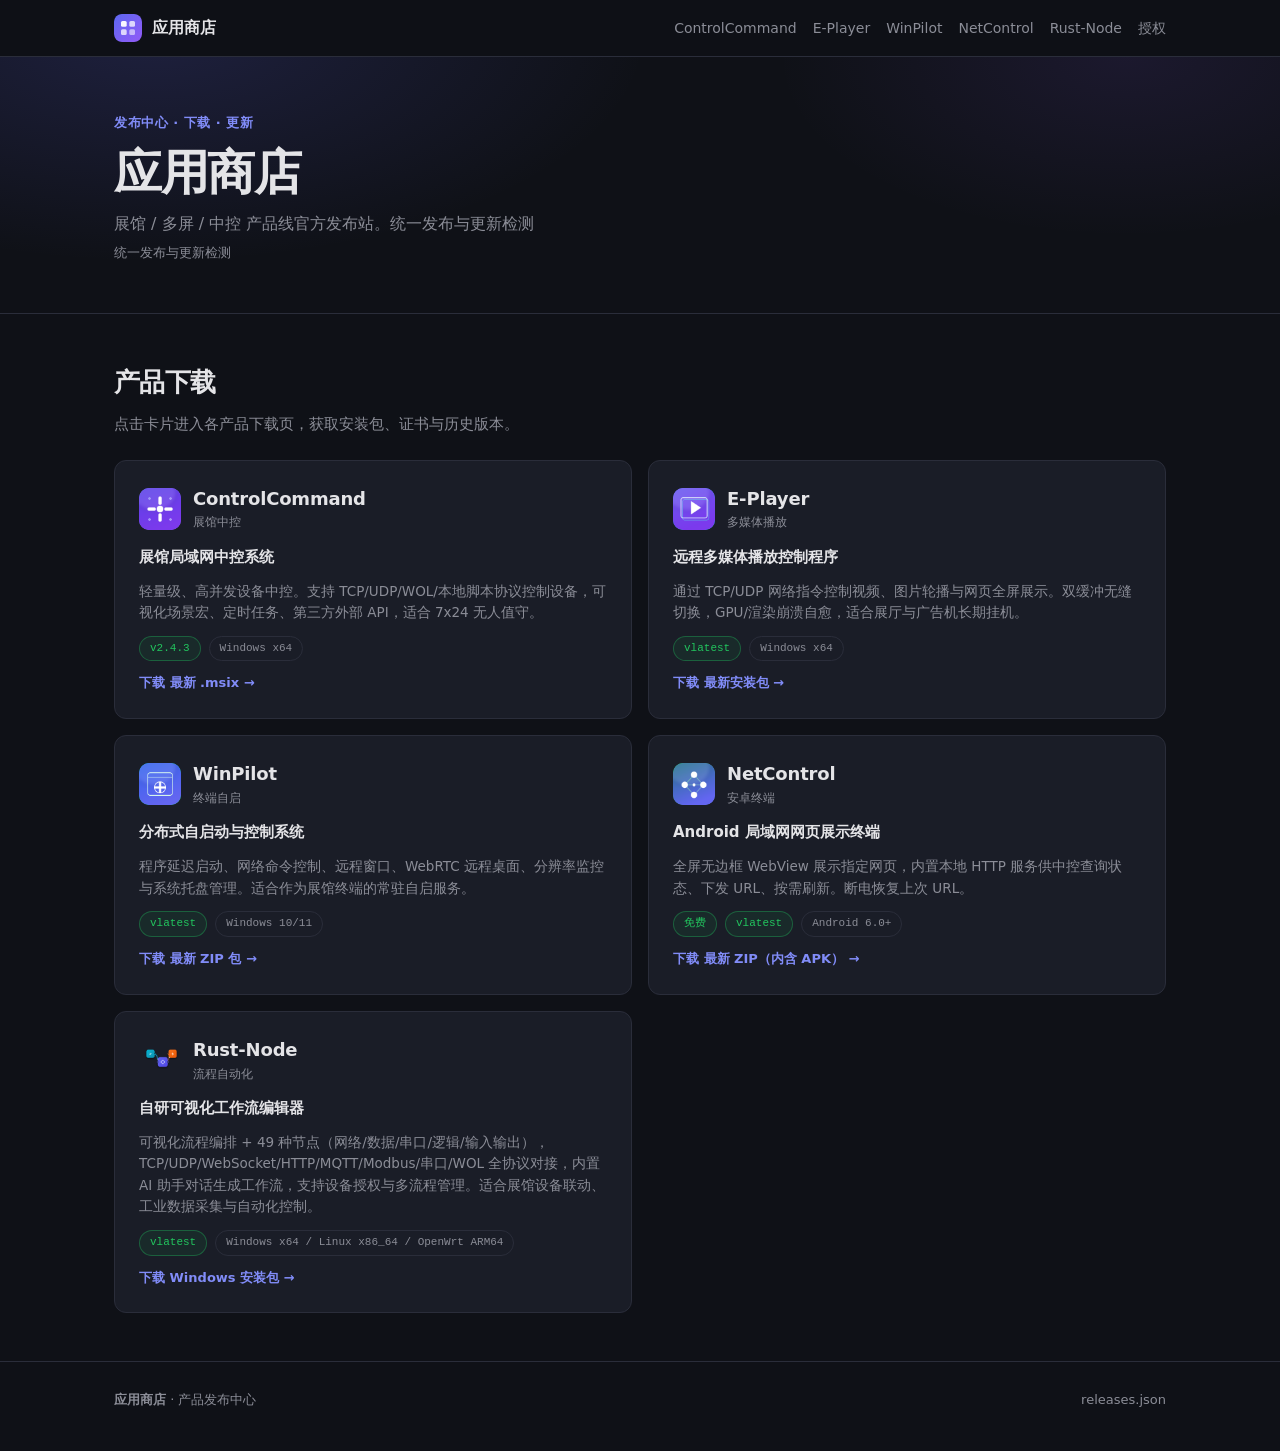
==== commit f87feaad: "fix(store): 恢复被 RCC 发布脚本顶掉的商店首页（安装中心页应写 controlcommand-install.html）" ====
--- a/docs/index.html
+++ b/docs/index.html
@@ -1,201 +1,61 @@
-<!doctype html>
+<!DOCTYPE html>
 <html lang="zh-CN">
 <head>
-  <meta charset="utf-8" />
-  <meta name="viewport" content="width=device-width, initial-scale=1" />
-  <title>RCC / ControlCommand</title>
-  <style>
-    :root {
-      color-scheme: dark;
-      --bg: #07111f;
-      --card: #0b1a2b;
-      --card-border: rgba(120, 164, 220, 0.18);
-      --text: #e8f0ff;
-      --muted: #9fb3d1;
-      --primary: #53a7ff;
-      --primary-soft: rgba(83, 167, 255, 0.14);
-      --success: #36d399;
-    }
-
-    * { box-sizing: border-box; }
-
-    body {
-      margin: 0;
-      font-family: "Segoe UI", "Microsoft YaHei", sans-serif;
-      background: linear-gradient(180deg, #07111f 0%, #0a1626 100%);
-      color: var(--text);
-    }
-
-    .container {
-      width: min(960px, calc(100% - 32px));
-      margin: 0 auto;
-      padding: 48px 0 72px;
-    }
-
-    .hero {
-      padding: 28px 30px;
-      border: 1px solid var(--card-border);
-      border-radius: 20px;
-      background: linear-gradient(180deg, rgba(17, 33, 55, 0.95), rgba(10, 22, 38, 0.96));
-      box-shadow: 0 20px 60px rgba(0, 0, 0, 0.28);
-    }
-
-    h1, h2 { margin: 0; }
-
-    h1 {
-      font-size: 34px;
-      line-height: 1.2;
-      margin-bottom: 10px;
-    }
-
-    .subtitle {
-      color: var(--muted);
-      font-size: 15px;
-      line-height: 1.8;
-      max-width: 760px;
-    }
-
-    .actions, .cards {
-      display: grid;
-      gap: 16px;
-      margin-top: 22px;
-    }
-
-    .actions {
-      grid-template-columns: repeat(auto-fit, minmax(220px, 1fr));
-    }
-
-    .btn {
-      display: inline-flex;
-      align-items: center;
-      justify-content: center;
-      min-height: 46px;
-      padding: 0 18px;
-      border-radius: 12px;
-      border: 1px solid transparent;
-      font-weight: 600;
-      text-decoration: none;
-      transition: 0.2s ease;
-    }
-
-    .btn-primary {
-      background: linear-gradient(180deg, #4fa5ff, #318df6);
-      color: white;
-      box-shadow: 0 12px 28px rgba(49, 141, 246, 0.28);
-    }
-
-    .btn-secondary {
-      color: var(--text);
-      background: rgba(255, 255, 255, 0.02);
-      border-color: var(--card-border);
-    }
-
-    .cards {
-      grid-template-columns: repeat(auto-fit, minmax(260px, 1fr));
-      margin-top: 28px;
-    }
-
-    .card {
-      padding: 20px;
-      border-radius: 18px;
-      border: 1px solid var(--card-border);
-      background: rgba(10, 22, 38, 0.86);
-    }
-
-    .card h2 {
-      font-size: 18px;
-      margin-bottom: 12px;
-    }
-
-    .card p, .card li {
-      color: var(--muted);
-      font-size: 14px;
-      line-height: 1.8;
-    }
-
-    .card ol, .card ul {
-      margin: 0;
-      padding-left: 20px;
-    }
-
-    .pill {
-      display: inline-flex;
-      align-items: center;
-      gap: 6px;
-      padding: 5px 10px;
-      margin-top: 12px;
-      border-radius: 999px;
-      background: var(--primary-soft);
-      color: var(--primary);
-      font-size: 12px;
-      border: 1px solid rgba(83, 167, 255, 0.26);
-    }
-
-    code {
-      padding: 2px 6px;
-      border-radius: 6px;
-      background: rgba(255, 255, 255, 0.05);
-      color: #d7e6ff;
-      font-family: Consolas, "Courier New", monospace;
-      font-size: 12px;
-    }
-
-    .footer {
-      margin-top: 18px;
-      color: var(--muted);
-      font-size: 13px;
-    }
-  </style>
+  <meta charset="UTF-8" />
+  <meta name="viewport" content="width=device-width, initial-scale=1.0" />
+  <title>应用商店 · 产品发布中心</title>
+  <meta name="description" content="ControlCommand、E-Player、WinPilot、NetControl 官方下载与版本发布。" />
+  <link rel="icon" href="logos/store.svg" type="image/svg+xml" />
+  <link rel="stylesheet" href="styles.css" />
 </head>
 <body>
-  <div class="container">
+  <header class="header">
+    <div class="header-inner">
+      <a class="brand" href="index.html">
+        <img class="brand-logo" src="logos/store.svg" alt="" width="28" height="28" />
+        <span>应用商店</span>
+      </a>
+      <nav class="nav">
+        <a href="controlcommand.html">ControlCommand</a>
+        <a href="e-player.html">E-Player</a>
+        <a href="winpilot.html">WinPilot</a>
+        <a href="netcontrol.html">NetControl</a>
+        <a href="rustnode.html">Rust-Node</a>
+        <a href="license.html">授权</a>
+      </nav>
+    </div>
+  </header>
+
+  <main>
     <section class="hero">
-      <h1>ControlCommand 安装与更新中心</h1>
-      <div class="subtitle">
-        这里提供首次安装、最新版本下载和证书下载入口。首次安装建议先运行安装脚本；如果需要手动安装，也可以直接下载最新的 .msix 安装包。
-      </div>
-
-      <div class="actions">
-        <a class="btn btn-primary" href="./updates/install-first-time.cmd">首次安装（推荐）</a>
-        <a class="btn btn-secondary" href="./updates/ControlCommand_latest_x64.msix">下载最新版本（.msix）</a>
-        <a class="btn btn-secondary" href="./updates/RCC-msix.cer">下载证书</a>
-        <a class="btn btn-secondary" href="./updates/ControlCommand.appinstaller">更新描述文件</a>
+      <div class="hero-inner">
+        <p class="eyebrow">发布中心 · 下载 · 更新</p>
+        <h1>应用商店</h1>
+        <p class="tagline">展馆 / 多屏 / 中控 产品线官方发布站。统一发布与更新检测</p>
+        <p class="tagline" id="hero-meta" style="margin-top:8px;font-family:var(--mono);font-size:13px;"></p>
       </div>
     </section>
 
-    <section class="cards">
-      <article class="card">
-        <h2>首次安装</h2>
-        <ol>
-          <li>下载 <code>install-first-time.cmd</code>。</li>
-          <li>双击运行，或右键选择“以管理员身份运行”。</li>
-          <li>安装器会自动下载脚本、导入证书并下载安装最新版本。</li>
-        </ol>
-        <div class="pill">推荐首次安装使用</div>
-      </article>
+    <section class="section" id="products">
+      <div class="section-inner">
+        <div class="section-head">
+          <h2>产品下载</h2>
+          <p>点击卡片进入各产品下载页，获取安装包、证书与历史版本。</p>
+        </div>
+        <div class="product-grid" id="product-grid"></div>
+      </div>
+    </section>
+  </main>
 
-      <article class="card">
-        <h2>手动安装</h2>
-        <ol>
-          <li>先下载证书 <code>RCC-msix.cer</code> 并导入到“本地计算机”。</li>
-          <li>证书存储请选择“受信任的根证书颁发机构”或“受信任的人员”。</li>
-          <li>再点击页面上的“下载最新版本（.msix）”，双击安装即可。</li>
-        </ol>
-      </article>
+  <footer class="footer">
+    <div class="footer-inner">
+      <div><strong>应用商店</strong><span class="dim"> · 产品发布中心</span></div>
+      <div class="footer-links">
+        <a href="releases.json">releases.json</a>
+      </div>
+    </div>
+  </footer>
 
-      <article class="card">
-        <h2>程序内更新</h2>
-        <ul>
-          <li>打开软件中的“系统设置”页面。</li>
-          <li>点击“检查更新”。</li>
-          <li>发现新版本后点击“下载更新”，下载完成后双击安装即可。</li>
-        </ul>
-      </article>
-    </section>
-
-    <div class="footer">
-      如果首次安装时遇到证书信任提示，请先下载并安装 <code>RCC-msix.cer</code>，再继续安装软件；首页的 <code>下载最新版本（.msix）</code> 按钮会始终指向当前最新构建。
-    </div>
-  </div>
+  <script src="app.js"></script>
 </body>
 </html>
--- a/docs/styles.css
+++ b/docs/styles.css
@@ -0,0 +1,575 @@
+:root {
+  --bg: #0f1117;
+  --bg-elev: #12151e;
+  --card: #1a1d27;
+  --border: #2a2d3a;
+  --text: #e4e4e7;
+  --text-dim: #8b8d97;
+  --accent: #6366f1;
+  --accent-hover: #818cf8;
+  --accent-soft: rgba(99, 102, 241, 0.14);
+  --success: #22c55e;
+  --warn: #f59e0b;
+  --radius: 12px;
+  --mono: "SF Mono", "Cascadia Code", Consolas, "JetBrains Mono", monospace;
+  --sans: -apple-system, BlinkMacSystemFont, "Segoe UI", "PingFang SC", "Microsoft YaHei", system-ui, sans-serif;
+  --product-a: #6366f1;
+  --product-b: #8b5cf6;
+  --product-c: #06b6d4;
+  --product-d: #22c55e;
+}
+
+* { margin: 0; padding: 0; box-sizing: border-box; }
+html { scroll-behavior: smooth; }
+
+body {
+  font-family: var(--sans);
+  background: var(--bg);
+  color: var(--text);
+  min-height: 100vh;
+  line-height: 1.6;
+}
+
+a { color: var(--accent-hover); text-decoration: none; }
+a:hover { text-decoration: underline; }
+
+code {
+  font-family: var(--mono);
+  font-size: 0.92em;
+  background: var(--bg-elev);
+  border: 1px solid var(--border);
+  border-radius: 4px;
+  padding: 1px 6px;
+}
+
+/* Header */
+.header {
+  position: sticky;
+  top: 0;
+  z-index: 20;
+  backdrop-filter: blur(12px);
+  background: rgba(15, 17, 23, 0.85);
+  border-bottom: 1px solid var(--border);
+}
+
+.header-inner {
+  max-width: 1100px;
+  margin: 0 auto;
+  padding: 14px 24px;
+  display: flex;
+  align-items: center;
+  gap: 20px;
+}
+
+.brand {
+  display: flex;
+  align-items: center;
+  gap: 10px;
+  color: var(--text);
+  text-decoration: none;
+  font-weight: 600;
+}
+.brand:hover { text-decoration: none; }
+
+.brand-logo { width: 28px; height: 28px; border-radius: 8px; display: block; }
+.brand-mark {
+  width: 28px;
+  height: 28px;
+  border-radius: 8px;
+  background: linear-gradient(135deg, var(--accent), var(--product-b));
+  color: #fff;
+  display: grid;
+  place-items: center;
+  font-size: 13px;
+  font-weight: 700;
+}
+
+.nav {
+  margin-left: auto;
+  display: flex;
+  gap: 16px;
+  align-items: center;
+  font-size: 14px;
+  flex-wrap: wrap;
+}
+
+.nav a {
+  color: var(--text-dim);
+  text-decoration: none;
+}
+.nav a:hover, .nav a.active { color: var(--text); text-decoration: none; }
+
+.nav-ext {
+  border: 1px solid var(--border);
+  border-radius: 999px;
+  padding: 6px 14px;
+  color: var(--text) !important;
+}
+.nav-ext:hover {
+  border-color: var(--accent);
+  background: var(--accent-soft);
+}
+
+/* Hero */
+.hero {
+  border-bottom: 1px solid var(--border);
+  background:
+    radial-gradient(900px 420px at 12% -10%, rgba(99, 102, 241, 0.18), transparent 55%),
+    radial-gradient(700px 360px at 88% 0%, rgba(139, 92, 246, 0.10), transparent 50%),
+    var(--bg);
+}
+
+.eyebrow {
+  color: var(--accent-hover);
+  font-size: 13px;
+  font-weight: 600;
+  letter-spacing: 0.04em;
+  text-transform: uppercase;
+  margin-bottom: 12px;
+}
+
+.hero h1 {
+  font-size: clamp(34px, 5vw, 48px);
+  line-height: 1.1;
+  letter-spacing: -0.03em;
+  margin-bottom: 12px;
+}
+
+.tagline {
+  color: var(--text-dim);
+  font-size: 16px;
+  max-width: 40em;
+}
+
+/* Sections */
+.section { padding: 48px 0; }
+.section.muted {
+  background: var(--bg-elev);
+  border-top: 1px solid var(--border);
+  border-bottom: 1px solid var(--border);
+}
+
+.section-inner {
+  max-width: 1100px;
+  margin: 0 auto;
+  padding: 0 24px;
+}
+
+.hero-inner {
+  max-width: 1100px;
+  margin: 0 auto;
+  padding: 56px 24px 48px;
+}
+
+.section-head { margin-bottom: 24px; }
+.section-head h2 {
+  font-size: 26px;
+  letter-spacing: -0.02em;
+  margin-bottom: 8px;
+}
+.section-head p { color: var(--text-dim); font-size: 15px; }
+
+/* Product grid */
+.product-grid {
+  display: grid;
+  grid-template-columns: repeat(2, 1fr);
+  gap: 16px;
+}
+
+.product-card {
+  background: var(--card);
+  border: 1px solid var(--border);
+  border-radius: var(--radius);
+  padding: 24px;
+  display: flex;
+  flex-direction: column;
+  gap: 12px;
+  transition: border-color 0.15s, transform 0.15s;
+  text-decoration: none;
+  color: inherit;
+}
+
+.product-card:hover {
+  text-decoration: none;
+  border-color: rgba(99, 102, 241, 0.5);
+  transform: translateY(-2px);
+}
+
+.product-card-top {
+  display: flex;
+  align-items: center;
+  gap: 12px;
+}
+
+.product-icon {
+  width: 42px;
+  height: 42px;
+  border-radius: 10px;
+  display: grid;
+  place-items: center;
+  font-weight: 800;
+  color: #fff;
+  font-size: 15px;
+  flex-shrink: 0;
+}
+
+.product-icon.controlcommand { background: linear-gradient(135deg, var(--product-a), var(--product-b)); }
+.product-icon.e-player { background: linear-gradient(135deg, var(--product-a), var(--product-c)); }
+.product-icon.winpilot { background: linear-gradient(135deg, var(--product-c), var(--product-d)); }
+.product-icon.netcontrol { background: linear-gradient(135deg, var(--product-d), var(--product-a)); }
+
+.product-name {
+  font-size: 18px;
+  font-weight: 700;
+  letter-spacing: -0.01em;
+}
+
+.product-cat {
+  font-size: 12px;
+  color: var(--text-dim);
+}
+
+.product-tagline {
+  font-size: 15px;
+  font-weight: 600;
+}
+
+.product-desc {
+  color: var(--text-dim);
+  font-size: 13.5px;
+  flex: 1;
+}
+
+.product-meta {
+  display: flex;
+  flex-wrap: wrap;
+  gap: 8px;
+  align-items: center;
+}
+
+.pill {
+  font-size: 11px;
+  font-family: var(--mono);
+  border: 1px solid var(--border);
+  border-radius: 999px;
+  padding: 3px 10px;
+  color: var(--text-dim);
+}
+
+.pill.ok {
+  color: var(--success);
+  border-color: rgba(34, 197, 94, 0.35);
+  background: rgba(34, 197, 94, 0.08);
+}
+
+.product-cta {
+  color: var(--accent-hover);
+  font-size: 13px;
+  font-weight: 600;
+}
+
+/* Buttons */
+.btn {
+  display: inline-flex;
+  align-items: center;
+  gap: 8px;
+  border-radius: 8px;
+  padding: 11px 16px;
+  font-size: 14px;
+  font-weight: 600;
+  border: 1px solid transparent;
+  cursor: pointer;
+  transition: all 0.15s;
+  text-decoration: none;
+  color: inherit;
+}
+.btn:hover { text-decoration: none; }
+
+.btn-primary { background: var(--accent); color: #fff; }
+.btn-primary:hover { background: var(--accent-hover); }
+
+.btn-ghost {
+  background: transparent;
+  border-color: var(--border);
+  color: var(--text);
+}
+.btn-ghost:hover {
+  border-color: var(--accent);
+  background: var(--accent-soft);
+}
+
+.btn .chip {
+  font-family: var(--mono);
+  font-size: 11px;
+  font-weight: 500;
+  opacity: 0.85;
+  background: rgba(255, 255, 255, 0.12);
+  border-radius: 4px;
+  padding: 2px 6px;
+}
+.btn-ghost .chip {
+  background: var(--bg-elev);
+  color: var(--text-dim);
+}
+
+.hero-actions {
+  display: flex;
+  flex-wrap: wrap;
+  gap: 12px;
+  margin-top: 22px;
+}
+
+/* Product detail */
+.detail-hero {
+  display: grid;
+  grid-template-columns: minmax(0, 1.35fr) minmax(260px, 0.75fr);
+  gap: 28px;
+  align-items: start;
+}
+
+.hero-inner .detail-hero {
+  width: 100%;
+}
+
+.hero-copy { min-width: 0; }
+
+.side-card {
+  background: var(--card);
+  border: 1px solid var(--border);
+  border-radius: var(--radius);
+  padding: 20px;
+  min-width: 0;
+}
+
+.release-card {
+  background: var(--card);
+  border: 1px solid var(--border);
+  border-radius: var(--radius);
+  padding: 24px;
+}
+
+.release-card.latest {
+  border-color: rgba(99, 102, 241, 0.55);
+  box-shadow: 0 0 0 1px rgba(99, 102, 241, 0.12), 0 18px 50px rgba(99, 102, 241, 0.12);
+  background: linear-gradient(180deg, rgba(99, 102, 241, 0.08), transparent 42%), var(--card);
+}
+
+.release-top {
+  display: flex;
+  flex-wrap: wrap;
+  align-items: center;
+  gap: 12px;
+  margin-bottom: 10px;
+}
+
+.release-version {
+  font-family: var(--mono);
+  font-size: 24px;
+  font-weight: 600;
+  letter-spacing: -0.02em;
+}
+
+.badge {
+  font-size: 11px;
+  font-weight: 700;
+  letter-spacing: 0.04em;
+  text-transform: uppercase;
+  border-radius: 999px;
+  padding: 4px 10px;
+}
+.badge-latest { background: var(--accent); color: #fff; }
+.badge-stable {
+  background: rgba(34, 197, 94, 0.14);
+  color: var(--success);
+  border: 1px solid rgba(34, 197, 94, 0.3);
+}
+
+.release-date {
+  margin-left: auto;
+  color: var(--text-dim);
+  font-family: var(--mono);
+  font-size: 13px;
+}
+
+.notes {
+  margin: 12px 0 18px;
+  padding-left: 18px;
+  color: var(--text-dim);
+  font-size: 14px;
+}
+.notes li { margin-bottom: 6px; }
+
+.feature-list {
+  list-style: none;
+  display: grid;
+  gap: 8px;
+}
+.feature-list li {
+  color: var(--text-dim);
+  font-size: 14px;
+  padding-left: 18px;
+  position: relative;
+}
+.feature-list li::before {
+  content: "▸";
+  position: absolute;
+  left: 0;
+  color: var(--accent-hover);
+}
+
+.file-list { display: grid; gap: 10px; }
+
+.file-row {
+  display: flex;
+  align-items: center;
+  gap: 12px;
+  background: var(--bg);
+  border: 1px solid var(--border);
+  border-radius: 10px;
+  padding: 12px 14px;
+}
+
+.file-info { min-width: 0; flex: 1; }
+
+.file-name {
+  font-family: var(--mono);
+  font-size: 13px;
+  white-space: nowrap;
+  overflow: hidden;
+  text-overflow: ellipsis;
+}
+
+.file-meta {
+  color: var(--text-dim);
+  font-size: 12px;
+  margin-top: 2px;
+}
+
+.file-dl { flex-shrink: 0; }
+
+.history-list { display: grid; gap: 12px; }
+
+.history-item {
+  background: var(--card);
+  border: 1px solid var(--border);
+  border-radius: var(--radius);
+  padding: 18px 20px;
+}
+
+.history-item summary {
+  list-style: none;
+  cursor: pointer;
+  display: flex;
+  align-items: center;
+  gap: 12px;
+}
+.history-item summary::-webkit-details-marker { display: none; }
+.history-item .release-version { font-size: 17px; }
+
+.chev {
+  margin-left: auto;
+  color: var(--text-dim);
+  transition: transform 0.15s;
+}
+.history-item[open] .chev { transform: rotate(180deg); }
+
+.history-body {
+  margin-top: 14px;
+  padding-top: 14px;
+  border-top: 1px solid var(--border);
+}
+
+.empty {
+  color: var(--text-dim);
+  text-align: center;
+  padding: 32px;
+  border: 1px dashed var(--border);
+  border-radius: var(--radius);
+}
+
+.side-card h3 {
+  font-size: 14px;
+  margin-bottom: 12px;
+  color: var(--text-dim);
+  text-transform: uppercase;
+  letter-spacing: 0.04em;
+}
+.side-card p, .side-card li {
+  color: var(--text-dim);
+  font-size: 13.5px;
+}
+.side-card ul {
+  padding-left: 16px;
+}
+.side-card a { word-break: break-all; }
+
+.kv {
+  display: grid;
+  gap: 8px;
+}
+.kv-row {
+  display: flex;
+  justify-content: space-between;
+  gap: 12px;
+  font-size: 13px;
+  border-bottom: 1px solid var(--border);
+  padding-bottom: 8px;
+}
+.kv-row:last-child { border-bottom: 0; padding-bottom: 0; }
+.kv-k { color: var(--text-dim); }
+.kv-v { font-family: var(--mono); text-align: right; }
+
+/* Footer */
+.footer {
+  border-top: 1px solid var(--border);
+  padding: 28px 0 40px;
+}
+.footer-inner {
+  max-width: 1100px;
+  margin: 0 auto;
+  padding: 0 24px;
+  display: flex;
+  justify-content: space-between;
+  gap: 16px;
+  flex-wrap: wrap;
+  color: var(--text-dim);
+  font-size: 13px;
+}
+.footer-links { display: flex; gap: 16px; flex-wrap: wrap; }
+.footer-links a { color: var(--text-dim); }
+.footer-links a:hover { color: var(--text); }
+
+.dim { color: var(--text-dim); font-weight: 400; }
+
+/* QR Download */
+.qr-download {
+  margin-top: 20px;
+  display: inline-flex;
+  flex-direction: column;
+  align-items: center;
+  gap: 8px;
+  padding: 16px;
+  background: var(--card);
+  border: 1px solid var(--border);
+  border-radius: var(--radius);
+}
+.qr-canvas {
+  border-radius: 8px;
+  image-rendering: pixelated;
+}
+.qr-label {
+  color: var(--text-dim);
+  font-size: 13px;
+  text-align: center;
+}
+
+@media (max-width: 860px) {
+  .product-grid { grid-template-columns: 1fr; }
+  .detail-hero { grid-template-columns: 1fr; }
+  .nav { gap: 10px; font-size: 13px; }
+  .file-row { flex-wrap: wrap; }
+  .file-dl { width: 100%; }
+  .file-dl .btn { width: 100%; justify-content: center; }
+  .hero-inner, .section-inner { padding-left: 16px; padding-right: 16px; }
+  .header-inner { padding-left: 16px; padding-right: 16px; }
+}
